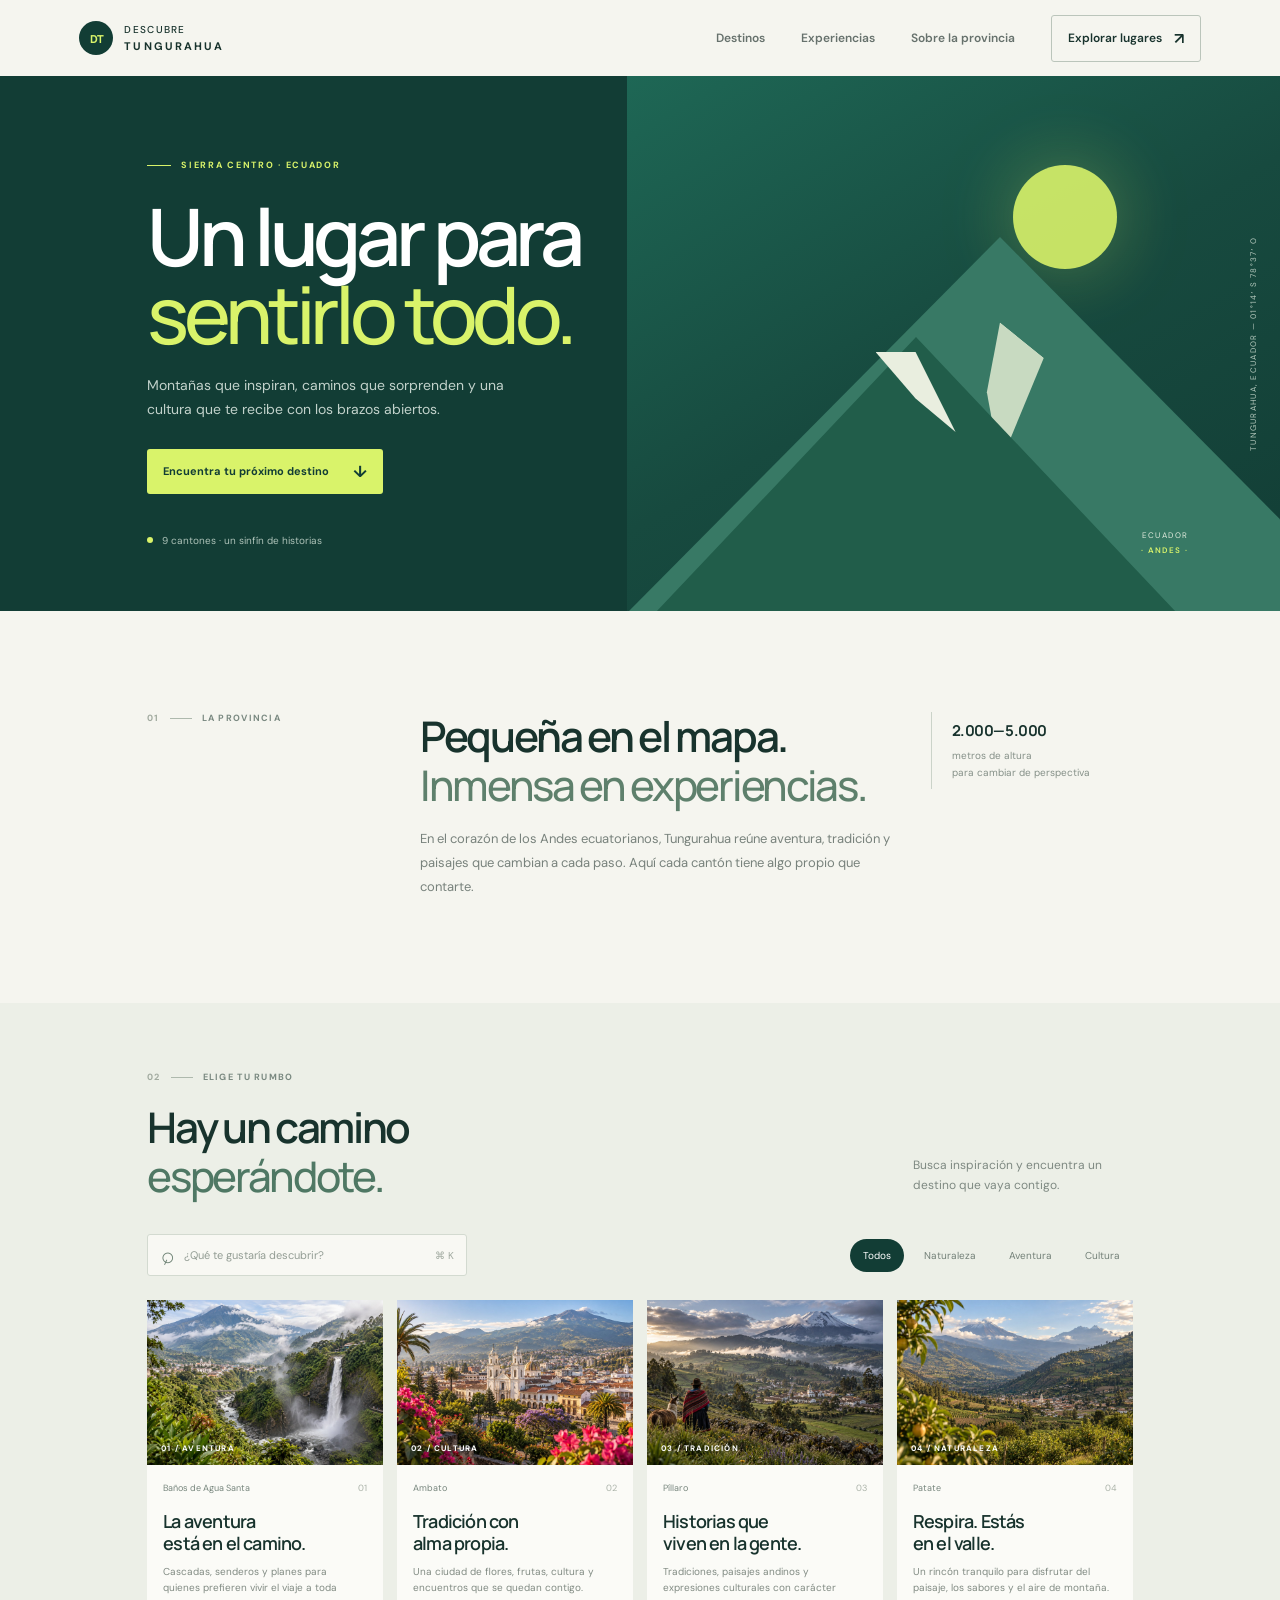
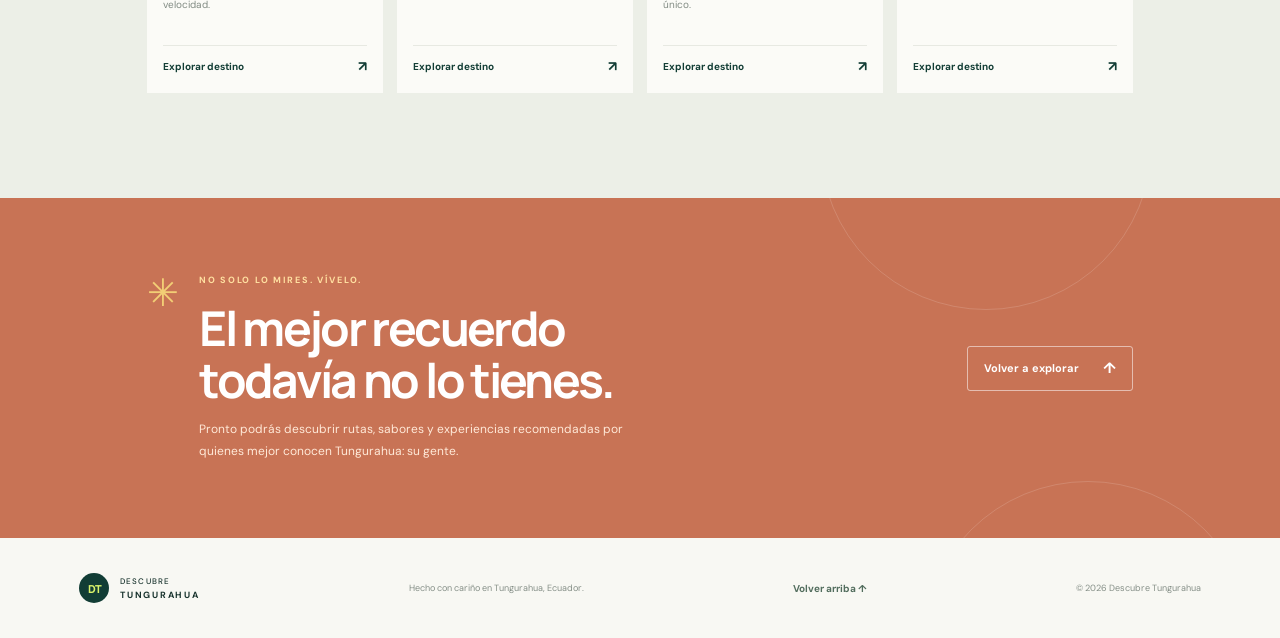
==== index.html @ b9895917 "feat: crear pagina inicial de Descubre Tungurahua" ====
<!doctype html>
<html lang="es">
<head>
  <meta charset="UTF-8">
  <meta name="viewport" content="width=device-width, initial-scale=1.0">
  <meta name="description" content="Explora destinos, naturaleza, cultura y sabores de la provincia de Tungurahua, Ecuador.">
  <meta name="theme-color" content="#123d35">
  <title>Descubre Tungurahua | Una provincia para explorar</title>
  <link rel="preconnect" href="https://fonts.googleapis.com">
  <link rel="preconnect" href="https://fonts.gstatic.com" crossorigin>
  <link href="https://fonts.googleapis.com/css2?family=DM+Sans:wght@400;500;600;700&family=Manrope:wght@400;500;600;700;800&display=swap" rel="stylesheet">
  <link rel="stylesheet" href="src/styles.css">
  <script src="src/app.js" defer></script>
</head>
<body>
  <a class="skip-link" href="#contenido">Ir al contenido</a>
  <header class="site-header">
    <a class="brand" href="#inicio" aria-label="Descubre Tungurahua, inicio">
      <span class="brand-mark" aria-hidden="true">DT</span>
      <span>DESCUBRE <strong>TUNGURAHUA</strong></span>
    </a>
    <button class="menu-toggle" type="button" aria-expanded="false" aria-controls="main-nav" aria-label="Abrir menú">
      <span></span><span></span>
    </button>
    <nav class="main-nav" id="main-nav" aria-label="Navegación principal">
      <a href="#destinos">Destinos</a>
      <a href="#experiencias">Experiencias</a>
      <a href="#sobre">Sobre la provincia</a>
      <a class="nav-cta" href="#destinos">Explorar lugares <span aria-hidden="true">↗</span></a>
    </nav>
  </header>

  <main id="contenido">
    <section class="hero" id="inicio" aria-labelledby="hero-title">
      <div class="hero-art" aria-hidden="true">
        <div class="sun"></div><div class="mountain mountain-back"></div><div class="mountain mountain-front"></div>
        <div class="hero-stamp">ECUADOR<br><strong>· ANDES ·</strong></div>
      </div>
      <div class="hero-content">
        <p class="eyebrow"><span class="eyebrow-line"></span> SIERRA CENTRO · ECUADOR</p>
        <h1 id="hero-title">Un lugar para<br><em>sentirlo todo.</em></h1>
        <p class="hero-copy">Montañas que inspiran, caminos que sorprenden y una cultura que te recibe con los brazos abiertos.</p>
        <a class="button button-light" href="#destinos">Encuentra tu próximo destino <span aria-hidden="true">↓</span></a>
        <div class="hero-note"><span class="note-dot"></span> 9 cantones · un sinfín de historias</div>
      </div>
      <div class="hero-vertical" aria-hidden="true">TUNGURAHUA, ECUADOR — 01°14′ S 78°37′ O</div>
    </section>

    <section class="intro section-wrap" id="sobre" aria-labelledby="intro-title">
      <div class="intro-label"><span>01</span><span class="label-rule"></span> LA PROVINCIA</div>
      <div class="intro-copy">
        <h2 id="intro-title">Pequeña en el mapa.<br><em>Inmensa en experiencias.</em></h2>
        <p>En el corazón de los Andes ecuatorianos, Tungurahua reúne aventura, tradición y paisajes que cambian a cada paso. Aquí cada cantón tiene algo propio que contarte.</p>
      </div>
      <div class="intro-stat"><strong>2.000—5.000</strong><span>metros de altura<br>para cambiar de perspectiva</span></div>
    </section>

    <section class="destinations section-wrap" id="destinos" aria-labelledby="destinations-title">
      <div class="section-heading">
        <div>
          <div class="intro-label"><span>02</span><span class="label-rule"></span> ELIGE TU RUMBO</div>
          <h2 id="destinations-title">Hay un camino<br><em>esperándote.</em></h2>
        </div>
        <p>Busca inspiración y encuentra un destino que vaya contigo.</p>
      </div>

      <div class="destination-tools">
        <label class="search-box">
          <span class="search-icon" aria-hidden="true">⌕</span>
          <span class="visually-hidden">Buscar destinos</span>
          <input id="destination-search" type="search" placeholder="¿Qué te gustaría descubrir?" autocomplete="off">
          <kbd>⌘ K</kbd>
        </label>
        <div class="filters" role="group" aria-label="Filtrar destinos por experiencia">
          <button class="filter-button is-active" type="button" data-filter="todos" aria-pressed="true">Todos</button>
          <button class="filter-button" type="button" data-filter="naturaleza" aria-pressed="false">Naturaleza</button>
          <button class="filter-button" type="button" data-filter="aventura" aria-pressed="false">Aventura</button>
          <button class="filter-button" type="button" data-filter="cultura" aria-pressed="false">Cultura</button>
        </div>
      </div>

      <div class="destination-grid" id="destination-grid">
        <article class="destination-card card-banos" data-category="aventura naturaleza" data-search="baños de agua santa cascadas aventura naturaleza termas">
          <div class="card-art art-banos"><img src="assets/images/destinos/banos.jpg" alt="Cascada entre las montañas verdes de Baños de Agua Santa" loading="lazy"><span class="art-label">01 / AVENTURA</span></div>
          <div class="card-body"><div class="card-meta"><span>Baños de Agua Santa</span><span>01</span></div><h3>La aventura<br>está en el camino.</h3><p>Cascadas, senderos y planes para quienes prefieren vivir el viaje a toda velocidad.</p><a href="#experiencias" class="card-link" aria-label="Explorar experiencias en Baños de Agua Santa">Explorar destino <span aria-hidden="true">↗</span></a></div>
        </article>
        <article class="destination-card card-ambato" data-category="cultura" data-search="ambato cultura flores frutas fiesta frutas flores ambateñidad">
          <div class="card-art art-ambato"><img src="assets/images/destinos/ambato.jpg" alt="Centro de Ambato con flores y montañas andinas al fondo" loading="lazy"><span class="art-label">02 / CULTURA</span></div>
          <div class="card-body"><div class="card-meta"><span>Ambato</span><span>02</span></div><h3>Tradición con<br>alma propia.</h3><p>Una ciudad de flores, frutas, cultura y encuentros que se quedan contigo.</p><a href="#experiencias" class="card-link" aria-label="Explorar experiencias en Ambato">Explorar destino <span aria-hidden="true">↗</span></a></div>
        </article>
        <article class="destination-card card-pillaro" data-category="cultura naturaleza" data-search="píllaro pillaro cultura naturaleza tradición diablada paisajes">
          <div class="card-art art-pillaro"><img src="assets/images/destinos/pillaro.jpg" alt="Paisaje andino y volcán junto a la zona de Píllaro" loading="lazy"><span class="art-label">03 / TRADICIÓN</span></div>
          <div class="card-body"><div class="card-meta"><span>Píllaro</span><span>03</span></div><h3>Historias que<br>viven en la gente.</h3><p>Tradiciones, paisajes andinos y expresiones culturales con carácter único.</p><a href="#experiencias" class="card-link" aria-label="Explorar experiencias en Píllaro">Explorar destino <span aria-hidden="true">↗</span></a></div>
        </article>
        <article class="destination-card card-patate" data-category="naturaleza cultura" data-search="patate naturaleza cultura valle frutas vino paisaje">
          <div class="card-art art-patate"><img src="assets/images/destinos/patate.jpg" alt="Valle verde y campos de cultivo en Patate" loading="lazy"><span class="art-label">04 / NATURALEZA</span></div>
          <div class="card-body"><div class="card-meta"><span>Patate</span><span>04</span></div><h3>Respira. Estás<br>en el valle.</h3><p>Un rincón tranquilo para disfrutar del paisaje, los sabores y el aire de montaña.</p><a href="#experiencias" class="card-link" aria-label="Explorar experiencias en Patate">Explorar destino <span aria-hidden="true">↗</span></a></div>
        </article>
      </div>
      <p class="empty-state" id="empty-state" hidden>No encontramos destinos con esa búsqueda. Prueba con otra palabra o categoría.</p>
    </section>

    <section class="experience-banner" id="experiencias" aria-labelledby="experience-title">
      <div class="experience-mark" aria-hidden="true">✳</div>
      <div class="experience-content"><p class="eyebrow">NO SOLO LO MIRES. VÍVELO.</p><h2 id="experience-title">El mejor recuerdo<br>todavía no lo tienes.</h2><p>Pronto podrás descubrir rutas, sabores y experiencias recomendadas por quienes mejor conocen Tungurahua: su gente.</p></div>
      <a class="button button-dark" href="#destinos">Volver a explorar <span aria-hidden="true">↑</span></a>
    </section>
  </main>

  <footer class="site-footer">
    <a class="brand footer-brand" href="#inicio"><span class="brand-mark" aria-hidden="true">DT</span><span>DESCUBRE <strong>TUNGURAHUA</strong></span></a>
    <p>Hecho con cariño en Tungurahua, Ecuador.</p>
    <a class="back-top" href="#inicio">Volver arriba ↑</a>
    <small>© <span id="current-year"></span> Descubre Tungurahua</small>
  </footer>
</body>
</html>
---- src/styles.css ----
:root {
  color-scheme: light;
  --ink: #18332d;
  --muted: #73807a;
  --green: #123d35;
  --lime: #d9f36a;
  --paper: #f5f5ef;
  --line: #dfe3da;
  font-family: "DM Sans", Arial, sans-serif;
  color: var(--ink);
  background: var(--paper);
  font-synthesis: none;
  text-rendering: optimizeLegibility;
  -webkit-font-smoothing: antialiased;
  scroll-behavior: smooth;
}

* { box-sizing: border-box; }
body { margin: 0; min-width: 320px; }
a { color: inherit; text-decoration: none; }
button, input { font: inherit; }
button, a { -webkit-tap-highlight-color: transparent; }
.visually-hidden, .skip-link:not(:focus) { position: absolute; width: 1px; height: 1px; padding: 0; margin: -1px; overflow: hidden; clip: rect(0, 0, 0, 0); white-space: nowrap; border: 0; }
.skip-link:focus { position: fixed; z-index: 20; top: 12px; left: 12px; padding: 12px 16px; color: var(--ink); background: white; border-radius: 6px; }

h1, h2, h3, p { margin-top: 0; }
h1, h2, h3 { font-family: Manrope, "DM Sans", sans-serif; }
.site-header { height: 76px; display: flex; align-items: center; justify-content: space-between; padding: 0 6.2%; background: var(--paper); position: relative; z-index: 5; }
.brand { display: inline-flex; align-items: center; gap: 11px; font-size: 10px; letter-spacing: .13em; font-weight: 500; }
.brand strong { display: block; margin-top: 3px; letter-spacing: .19em; font-size: 11px; }
.brand-mark { display: grid; place-items: center; width: 34px; height: 34px; background: var(--green); color: var(--lime); border-radius: 50%; font: 800 11px Manrope, sans-serif; letter-spacing: -.08em; }
.main-nav { display: flex; align-items: center; gap: 36px; font-size: 12px; font-weight: 600; }
.main-nav > a:not(.nav-cta) { color: #66716c; transition: color .2s; }
.main-nav > a:not(.nav-cta):hover { color: var(--green); }
.nav-cta { display: flex; align-items: center; gap: 12px; padding: 12px 16px; border: 1px solid #bbc5bb; border-radius: 3px; }
.nav-cta span { font-size: 16px; }
.menu-toggle { display: none; }

.hero { min-height: 535px; display: flex; position: relative; overflow: hidden; background: var(--green); color: white; }
.hero-content { width: 55%; padding: 83px 0 58px 11.5%; position: relative; z-index: 2; }
.eyebrow { display: flex; align-items: center; gap: 10px; margin-bottom: 25px; color: var(--lime); font-size: 9px; line-height: 1.4; font-weight: 700; letter-spacing: .19em; }
.eyebrow-line { width: 24px; height: 1px; background: var(--lime); }
.hero h1 { margin-bottom: 19px; font-size: clamp(48px, 6.2vw, 82px); line-height: .99; letter-spacing: -.065em; font-weight: 600; }
.hero h1 em, .intro h2 em, .section-heading h2 em { color: var(--lime); font-weight: 500; }
.hero-copy { max-width: 380px; margin-bottom: 27px; color: #c2d2cb; font-size: 14px; line-height: 1.75; }
.button { min-height: 45px; display: inline-flex; align-items: center; justify-content: space-between; gap: 24px; padding: 0 16px; font-size: 11px; font-weight: 700; border-radius: 3px; transition: transform .2s, background .2s; }
.button:hover { transform: translateY(-2px); }
.button-light { color: var(--green); background: var(--lime); }
.button-light span { font-size: 16px; }
.hero-note { display: flex; align-items: center; gap: 9px; margin-top: 40px; color: #aec3b9; font-size: 10px; }
.note-dot { width: 6px; height: 6px; border-radius: 50%; background: var(--lime); }
.hero-art { position: absolute; inset: 0 0 0 49%; overflow: hidden; background: linear-gradient(150deg, #1e6755 0%, #174a3f 50%, #123d35 100%); }
.sun { position: absolute; top: 89px; right: 25%; width: 104px; height: 104px; border-radius: 50%; background: #d9f36a; opacity: .9; box-shadow: 0 0 75px #d9f36a55; }
.mountain { position: absolute; bottom: -1px; width: 0; height: 0; border-left: 300px solid transparent; border-right: 300px solid transparent; }
.mountain-back { right: -20px; border-bottom: 375px solid #387965; transform: scaleX(1.24); }
.mountain-back::after { content: ""; position: absolute; top: 106px; left: -50px; width: 100px; height: 100px; transform: rotate(45deg); background: #dce8cf; opacity: .88; clip-path: polygon(0 0, 50% 0, 100% 100%, 42% 57%); }
.mountain-front { right: 16%; border-left-width: 260px; border-right-width: 260px; border-bottom: 275px solid #215d4a; }
.mountain-front::before { content: ""; position: absolute; left: -40px; top: 15px; width: 80px; height: 80px; background: #e9eedf; clip-path: polygon(0 0, 50% 0, 100% 100%, 50% 58%); }
.hero-stamp { position: absolute; right: 14%; bottom: 54px; z-index: 1; color: #e1ebdd; font-size: 8px; letter-spacing: .18em; line-height: 1.8; text-align: right; }
.hero-stamp strong { color: var(--lime); font-weight: 600; }
.hero-vertical { position: absolute; right: 22px; top: 50%; transform: translateY(-50%) rotate(180deg); writing-mode: vertical-rl; color: #b6c9be; font-size: 8px; letter-spacing: .16em; }

.section-wrap { padding-left: 11.5%; padding-right: 11.5%; }
.intro { display: grid; grid-template-columns: 1fr 2fr .85fr; gap: 35px; align-items: start; padding-top: 101px; padding-bottom: 104px; }
.intro-label { display: flex; align-items: center; gap: 10px; color: #7a8981; font-size: 9px; font-weight: 700; letter-spacing: .14em; white-space: nowrap; }
.intro-label > span:first-child { color: #a1aa9f; }
.label-rule { width: 22px; height: 1px; background: #aeb9ad; }
.intro h2, .section-heading h2 { margin: 0 0 18px; font-size: clamp(29px, 3.3vw, 43px); line-height: 1.15; letter-spacing: -.055em; font-weight: 600; }
.intro h2 em, .section-heading h2 em { color: #5e806c; }
.intro-copy > p { max-width: 480px; margin: 0; color: #78827c; font-size: 13px; line-height: 1.85; }
.intro-stat { display: flex; flex-direction: column; gap: 7px; padding: 8px 0 8px 20px; border-left: 1px solid #cbd3c9; }
.intro-stat strong { font: 700 15px Manrope, sans-serif; letter-spacing: -.03em; }
.intro-stat span { color: #859088; font-size: 10px; line-height: 1.65; }

.destinations { padding-top: 68px; padding-bottom: 105px; background: #ecefe7; }
.section-heading { display: flex; align-items: end; justify-content: space-between; gap: 25px; margin-bottom: 34px; }
.section-heading .intro-label { margin-bottom: 20px; }
.section-heading h2 { margin-bottom: 0; }
.section-heading h2 em { color: #4f7864; }
.section-heading > p { max-width: 220px; margin: 0 0 5px; color: #7e8982; font-size: 12px; line-height: 1.7; }
.destination-tools { display: flex; align-items: center; justify-content: space-between; gap: 20px; margin-bottom: 24px; }
.search-box { width: min(320px, 100%); height: 42px; display: flex; align-items: center; gap: 10px; padding: 0 12px; border: 1px solid #d3dad0; border-radius: 3px; background: #f8f8f3; }
.search-icon { color: #6c8073; font-size: 23px; line-height: 1; transform: rotate(-20deg); }
.search-box input { width: 100%; min-width: 0; padding: 0; border: 0; outline: 0; color: var(--ink); background: transparent; font-size: 11px; }
.search-box input::placeholder { color: #939d94; }
.search-box:focus-within { border-color: #547866; box-shadow: 0 0 0 2px #54786622; }
.search-box kbd { flex: 0 0 auto; color: #a0a99f; font: 10px "DM Sans", sans-serif; }
.filters { display: flex; flex-wrap: wrap; gap: 7px; }
.filter-button { padding: 9px 12px; border: 1px solid transparent; border-radius: 99px; color: #738078; background: transparent; font-size: 10px; cursor: pointer; transition: .2s; }
.filter-button:hover { border-color: #cbd4c9; }
.filter-button.is-active { color: white; background: var(--green); }
.destination-grid { display: grid; grid-template-columns: repeat(4, minmax(0, 1fr)); gap: 14px; }
.destination-card { min-width: 0; overflow: hidden; background: #fbfbf7; transition: transform .25s, box-shadow .25s; }
.destination-card:hover { transform: translateY(-5px); box-shadow: 0 12px 25px #20382a17; }
.destination-card[hidden] { display: none; }
.card-art { height: 165px; position: relative; overflow: hidden; }
.card-art > img { display: block; width: 100%; height: 100%; object-fit: cover; transition: transform .45s; }
.destination-card:hover .card-art > img { transform: scale(1.04); }
.art-label { position: absolute; z-index: 2; left: 14px; bottom: 12px; color: #fff; font-size: 8px; font-weight: 700; letter-spacing: .15em; text-shadow: 0 1px 5px #142a2477; }
.art-banos { background: linear-gradient(145deg, #90c4aa, #4e9075); }
.art-banos .art-sun { position: absolute; width: 41px; height: 41px; top: 25px; right: 27px; background: #f5d97e; border-radius: 50%; }
.art-mountain { position: absolute; bottom: -1px; left: -15%; width: 0; height: 0; border-left: 150px solid transparent; border-right: 150px solid transparent; border-bottom: 130px solid #316d57; }
.art-mountain::before { content: ""; position: absolute; left: -16px; top: 5px; width: 32px; height: 32px; background: #e8efda; clip-path: polygon(0 0, 50% 0, 100% 100%, 48% 62%); }
.art-waterfall { position: absolute; right: 23%; bottom: 0; width: 26px; height: 79px; background: linear-gradient(90deg,#d4eadb,#eff6df,#aed4c1); clip-path: polygon(25% 0, 100% 0, 68% 100%, 0 100%); }
.art-ambato { background: linear-gradient(145deg, #e8b87f, #c87558); }
.art-orb { position: absolute; top: 22px; left: 50%; width: 105px; height: 105px; transform: translateX(-50%); border: 1px solid #fff7; border-radius: 50%; background: #edcc8f; box-shadow: 0 0 0 13px #edcc8f35, 0 0 0 27px #edcc8f20; }
.art-flower { position: absolute; color: #6e5038; }
.flower-one { top: 22px; left: 14%; font-size: 45px; }
.flower-two { right: 12%; bottom: 14px; color: #f3d896; font-size: 50px; }
.art-pillaro { background: linear-gradient(145deg, #5f7890, #273f4e); }
.art-moon { position: absolute; top: 24px; right: 31px; width: 46px; height: 46px; border-radius: 50%; background: #f3d991; box-shadow: 0 0 36px #f3d99166; }
.art-hill { position: absolute; bottom: -1px; width: 0; height: 0; border-left: 140px solid transparent; border-right: 140px solid transparent; }
.art-pillaro .hill-one { left: -12%; border-bottom: 103px solid #506d62; }
.art-pillaro .hill-two { right: -37%; border-bottom: 142px solid #344f4a; }
.art-patate { background: linear-gradient(145deg, #dfb879, #a8744b); }
.art-patate .art-sun { position: absolute; top: 27px; left: 34px; width: 39px; height: 39px; border-radius: 50%; background: #f7e4a4; }
.art-patate .hill-one { left: -22%; border-bottom: 86px solid #74916b; }
.art-patate .hill-two { right: -38%; border-bottom: 126px solid #4a7257; }
.card-body { min-height: 228px; display: flex; flex-direction: column; padding: 17px 16px 18px; }
.card-meta { display: flex; justify-content: space-between; color: #77867d; font-size: 9px; }
.card-meta span:last-child { color: #abb3a9; }
.card-body h3 { margin: 17px 0 9px; font-size: 18px; line-height: 1.2; letter-spacing: -.045em; font-weight: 600; }
.card-body p { margin: 0 0 17px; color: #818b83; font-size: 10px; line-height: 1.65; }
.card-link { display: flex; align-items: center; justify-content: space-between; margin-top: auto; padding-top: 11px; border-top: 1px solid #e7e9e2; color: var(--green); font-size: 10px; font-weight: 700; }
.card-link span { font-size: 14px; transition: transform .2s; }
.card-link:hover span { transform: translate(2px, -2px); }
.empty-state { margin: 28px 0 0; padding: 28px; text-align: center; color: #6f7d73; border: 1px dashed #c6d0c4; }

.experience-banner { min-height: 340px; display: flex; align-items: center; justify-content: space-between; gap: 30px; padding: 70px 11.5%; color: white; background: #c87355; position: relative; overflow: hidden; }
.experience-banner::before, .experience-banner::after { content: ""; position: absolute; width: 330px; height: 330px; border: 1px solid #ffffff25; border-radius: 50%; }
.experience-banner::before { right: 10%; top: -220px; }
.experience-banner::after { right: 2%; bottom: -275px; }
.experience-mark { align-self: flex-start; margin-right: -10px; color: #f2ce75; font-size: 38px; }
.experience-content { position: relative; z-index: 1; max-width: 560px; margin-right: auto; }
.experience-content .eyebrow { margin-bottom: 15px; color: #ffe0a1; }
.experience-content h2 { margin-bottom: 14px; font-size: clamp(30px, 4vw, 48px); line-height: 1.08; letter-spacing: -.055em; }
.experience-content > p:last-child { max-width: 460px; margin: 0; color: #ffe9d8; font-size: 12px; line-height: 1.8; }
.button-dark { position: relative; z-index: 1; flex: 0 0 auto; color: white; border: 1px solid #ffffff88; }
.button-dark:hover { background: #ffffff15; }
.button-dark span { font-size: 15px; }
.site-footer { min-height: 100px; display: flex; align-items: center; justify-content: space-between; gap: 20px; padding: 20px 6.2%; background: #f8f8f3; }
.footer-brand { font-size: 8px; }
.footer-brand strong { font-size: 9px; }
.footer-brand .brand-mark { width: 30px; height: 30px; }
.site-footer p, .site-footer small { margin: 0; color: #858f87; font-size: 9px; }
.back-top { color: #526d5d; font-size: 10px; font-weight: 700; }

@media (min-width: 1500px) { .hero { min-height: 610px; } .hero-content { padding-top: 105px; } .card-art { height: 190px; } }
@media (max-width: 1050px) {
  .section-wrap { padding-left: 7%; padding-right: 7%; }
  .hero-content { padding-left: 8%; }
  .destination-grid { grid-template-columns: repeat(2, minmax(0, 1fr)); gap: 18px; }
  .card-art { height: 210px; }
  .card-body { min-height: 205px; padding: 19px; }
  .experience-banner { padding-right: 7%; padding-left: 7%; }
  .intro { grid-template-columns: .8fr 2fr .8fr; gap: 22px; }
}
@media (max-width: 700px) {
  .site-header { height: 66px; padding: 0 20px; }
  .brand { font-size: 8px; }
  .brand strong { font-size: 9px; }
  .brand-mark { width: 30px; height: 30px; }
  .menu-toggle { width: 40px; height: 40px; display: flex; flex-direction: column; justify-content: center; gap: 6px; align-items: center; border: 1px solid #d3d9d0; border-radius: 50%; background: transparent; cursor: pointer; }
  .menu-toggle span { width: 15px; height: 1px; background: var(--green); transition: transform .2s; }
  .menu-toggle[aria-expanded="true"] span:first-child { transform: translateY(3.5px) rotate(45deg); }
  .menu-toggle[aria-expanded="true"] span:last-child { transform: translateY(-3.5px) rotate(-45deg); }
  .main-nav { position: absolute; top: 66px; left: 0; right: 0; display: none; flex-direction: column; align-items: stretch; gap: 0; padding: 8px 20px 18px; background: var(--paper); box-shadow: 0 12px 15px #1b35200d; }
  .main-nav.is-open { display: flex; }
  .main-nav > a { padding: 14px 3px; border-bottom: 1px solid var(--line); }
  .main-nav .nav-cta { margin-top: 9px; padding: 12px; border: 1px solid #bbc5bb; }
  .hero { min-height: 640px; align-items: flex-start; }
  .hero-content { width: 100%; padding: 64px 25px 38px; }
  .hero h1 { font-size: clamp(52px, 12vw, 72px); }
  .hero-copy { max-width: 320px; font-size: 13px; }
  .hero-art { inset: 250px 0 0 0; opacity: .78; }
  .hero-art .sun { top: 42px; right: 20%; width: 75px; height: 75px; }
  .hero-art .mountain-back { right: -30px; border-bottom-width: 280px; }
  .hero-art .mountain-front { right: 16%; border-bottom-width: 205px; }
  .hero-vertical { right: 12px; font-size: 7px; }
  .hero-note { margin-top: 26px; }
  .section-wrap { padding-left: 22px; padding-right: 22px; }
  .intro { grid-template-columns: 1fr; gap: 22px; padding-top: 65px; padding-bottom: 67px; }
  .intro-stat { max-width: 230px; }
  .destinations { padding-top: 60px; padding-bottom: 70px; }
  .section-heading { display: block; margin-bottom: 26px; }
  .section-heading > p { margin-top: 17px; }
  .destination-tools { align-items: stretch; flex-direction: column; gap: 14px; }
  .search-box { width: 100%; }
  .filters { gap: 3px; }
  .filter-button { padding: 8px 10px; }
  .destination-grid { grid-template-columns: 1fr; gap: 14px; }
  .card-art { height: 205px; }
  .card-body { min-height: 190px; }
  .experience-banner { min-height: 0; align-items: flex-start; flex-direction: column; gap: 12px; padding: 58px 24px; }
  .experience-mark { position: absolute; top: 25px; right: 28px; font-size: 28px; }
  .experience-content h2 { font-size: 38px; }
  .button-dark { margin-top: 13px; }
  .site-footer { align-items: flex-start; flex-wrap: wrap; padding: 24px 22px; }
  .site-footer p { order: 3; width: 100%; }
  .site-footer small { display: none; }
}
@media (prefers-reduced-motion: reduce) {
  *, *::before, *::after { scroll-behavior: auto !important; transition-duration: .01ms !important; animation-duration: .01ms !important; animation-iteration-count: 1 !important; }
}
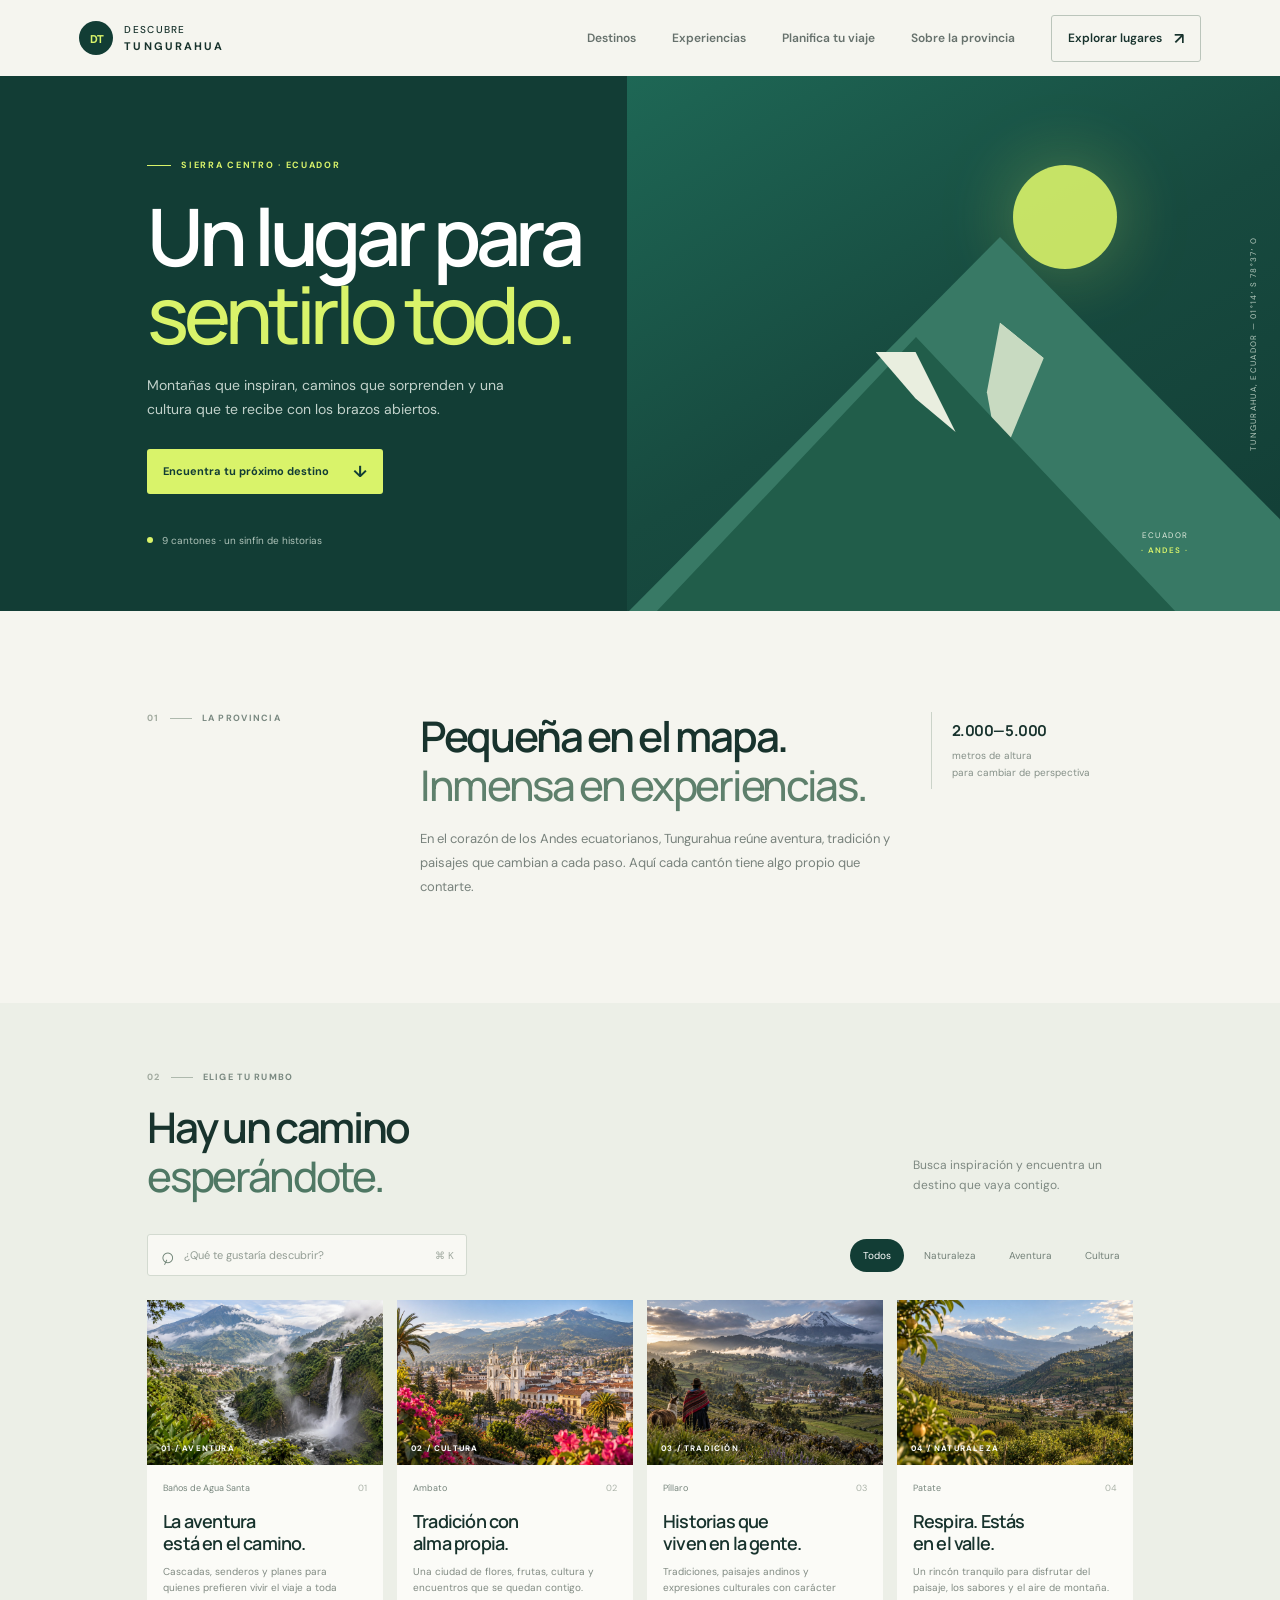
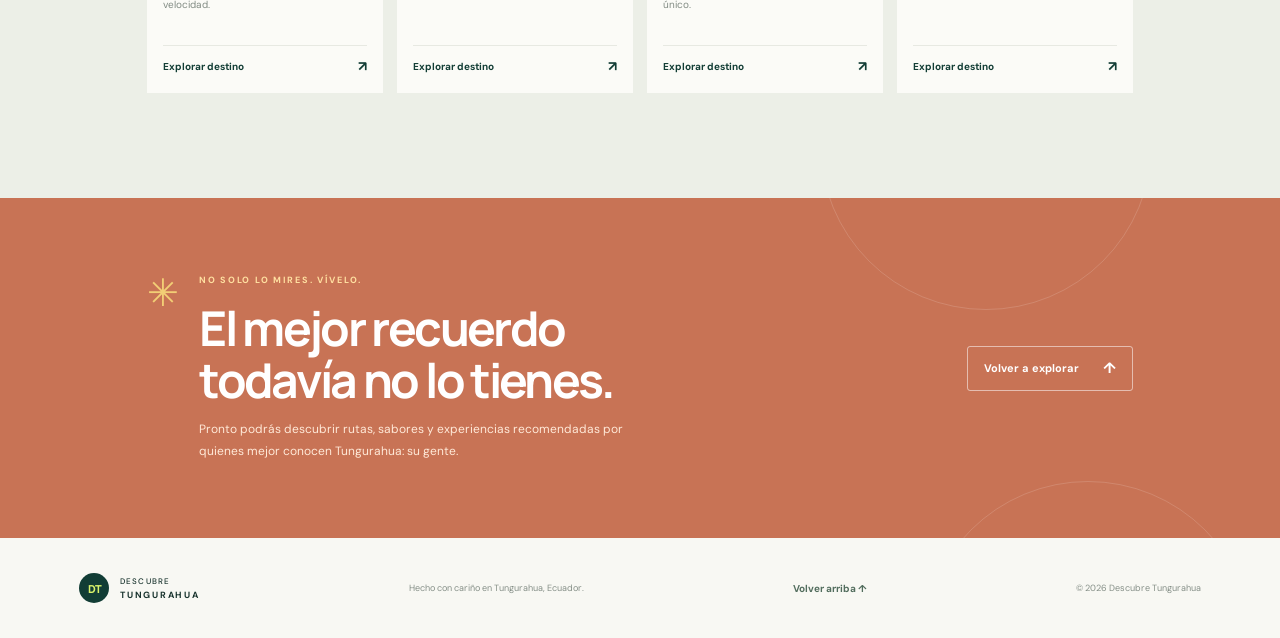
==== commit ea92df0d: "Add link to 'Planifica tu viaje' page in navigation" ====
--- a/index.html
+++ b/index.html
@@ -24,7 +24,8 @@
     </button>
     <nav class="main-nav" id="main-nav" aria-label="Navegación principal">
       <a href="#destinos">Destinos</a>
-      <a href="#experiencias">Experiencias</a>
+      <a href="pages/ambato.html">Experiencias</a>
+      <a href="pages/planifica.html">Planifica tu viaje</a>
       <a href="#sobre">Sobre la provincia</a>
       <a class="nav-cta" href="#destinos">Explorar lugares <span aria-hidden="true">↗</span></a>
     </nav>
@@ -82,7 +83,7 @@
       <div class="destination-grid" id="destination-grid">
         <article class="destination-card card-banos" data-category="aventura naturaleza" data-search="baños de agua santa cascadas aventura naturaleza termas">
           <div class="card-art art-banos"><img src="assets/images/destinos/banos.jpg" alt="Cascada entre las montañas verdes de Baños de Agua Santa" loading="lazy"><span class="art-label">01 / AVENTURA</span></div>
-          <div class="card-body"><div class="card-meta"><span>Baños de Agua Santa</span><span>01</span></div><h3>La aventura<br>está en el camino.</h3><p>Cascadas, senderos y planes para quienes prefieren vivir el viaje a toda velocidad.</p><a href="#experiencias" class="card-link" aria-label="Explorar experiencias en Baños de Agua Santa">Explorar destino <span aria-hidden="true">↗</span></a></div>
+          <div class="card-body"><div class="card-meta"><span>Baños de Agua Santa</span><span>01</span></div><h3>La aventura<br>está en el camino.</h3><p>Cascadas, senderos y planes para quienes prefieren vivir el viaje a toda velocidad.</p><a href="pages/banos.html" class="card-link" aria-label="Explorar experiencias en Baños de Agua Santa">Explorar destino <span aria-hidden="true">↗</span></a></div>
         </article>
         <article class="destination-card card-ambato" data-category="cultura" data-search="ambato cultura flores frutas fiesta frutas flores ambateñidad">
           <div class="card-art art-ambato"><img src="assets/images/destinos/ambato.jpg" alt="Centro de Ambato con flores y montañas andinas al fondo" loading="lazy"><span class="art-label">02 / CULTURA</span></div>
